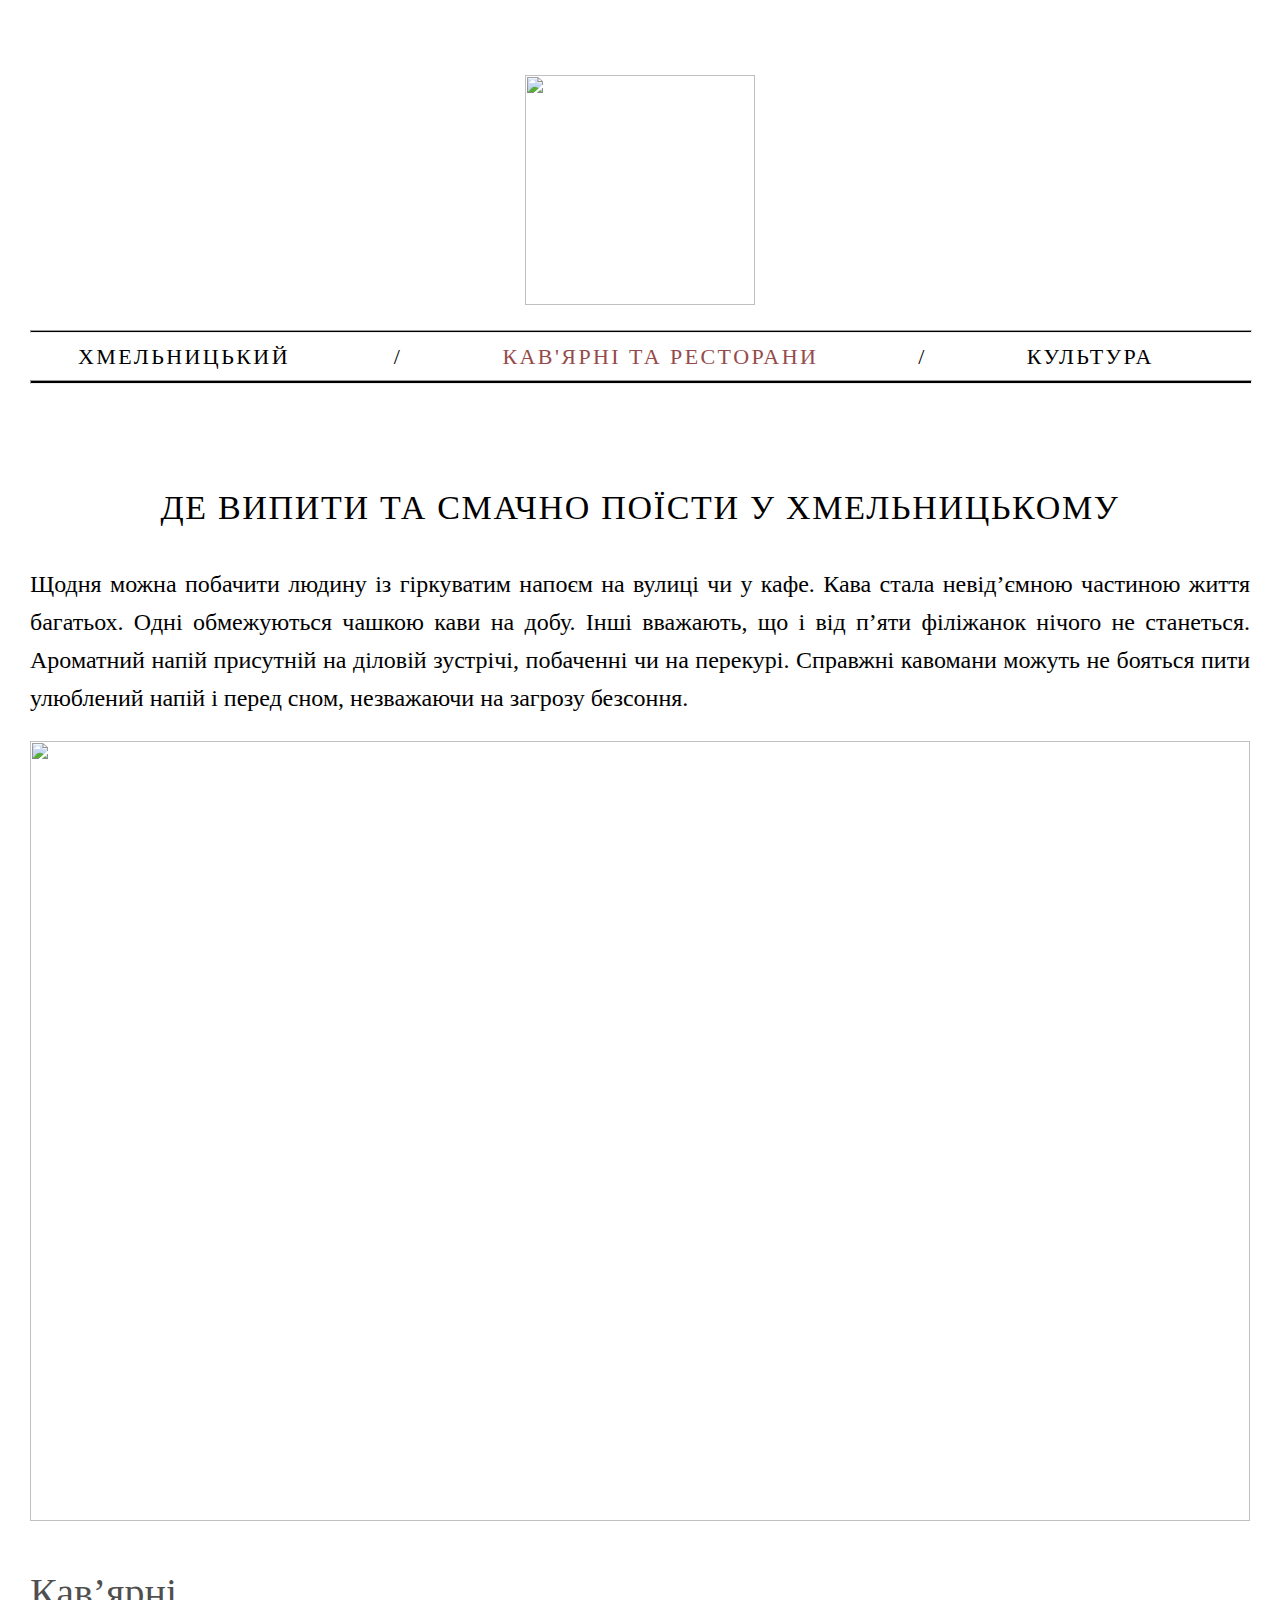
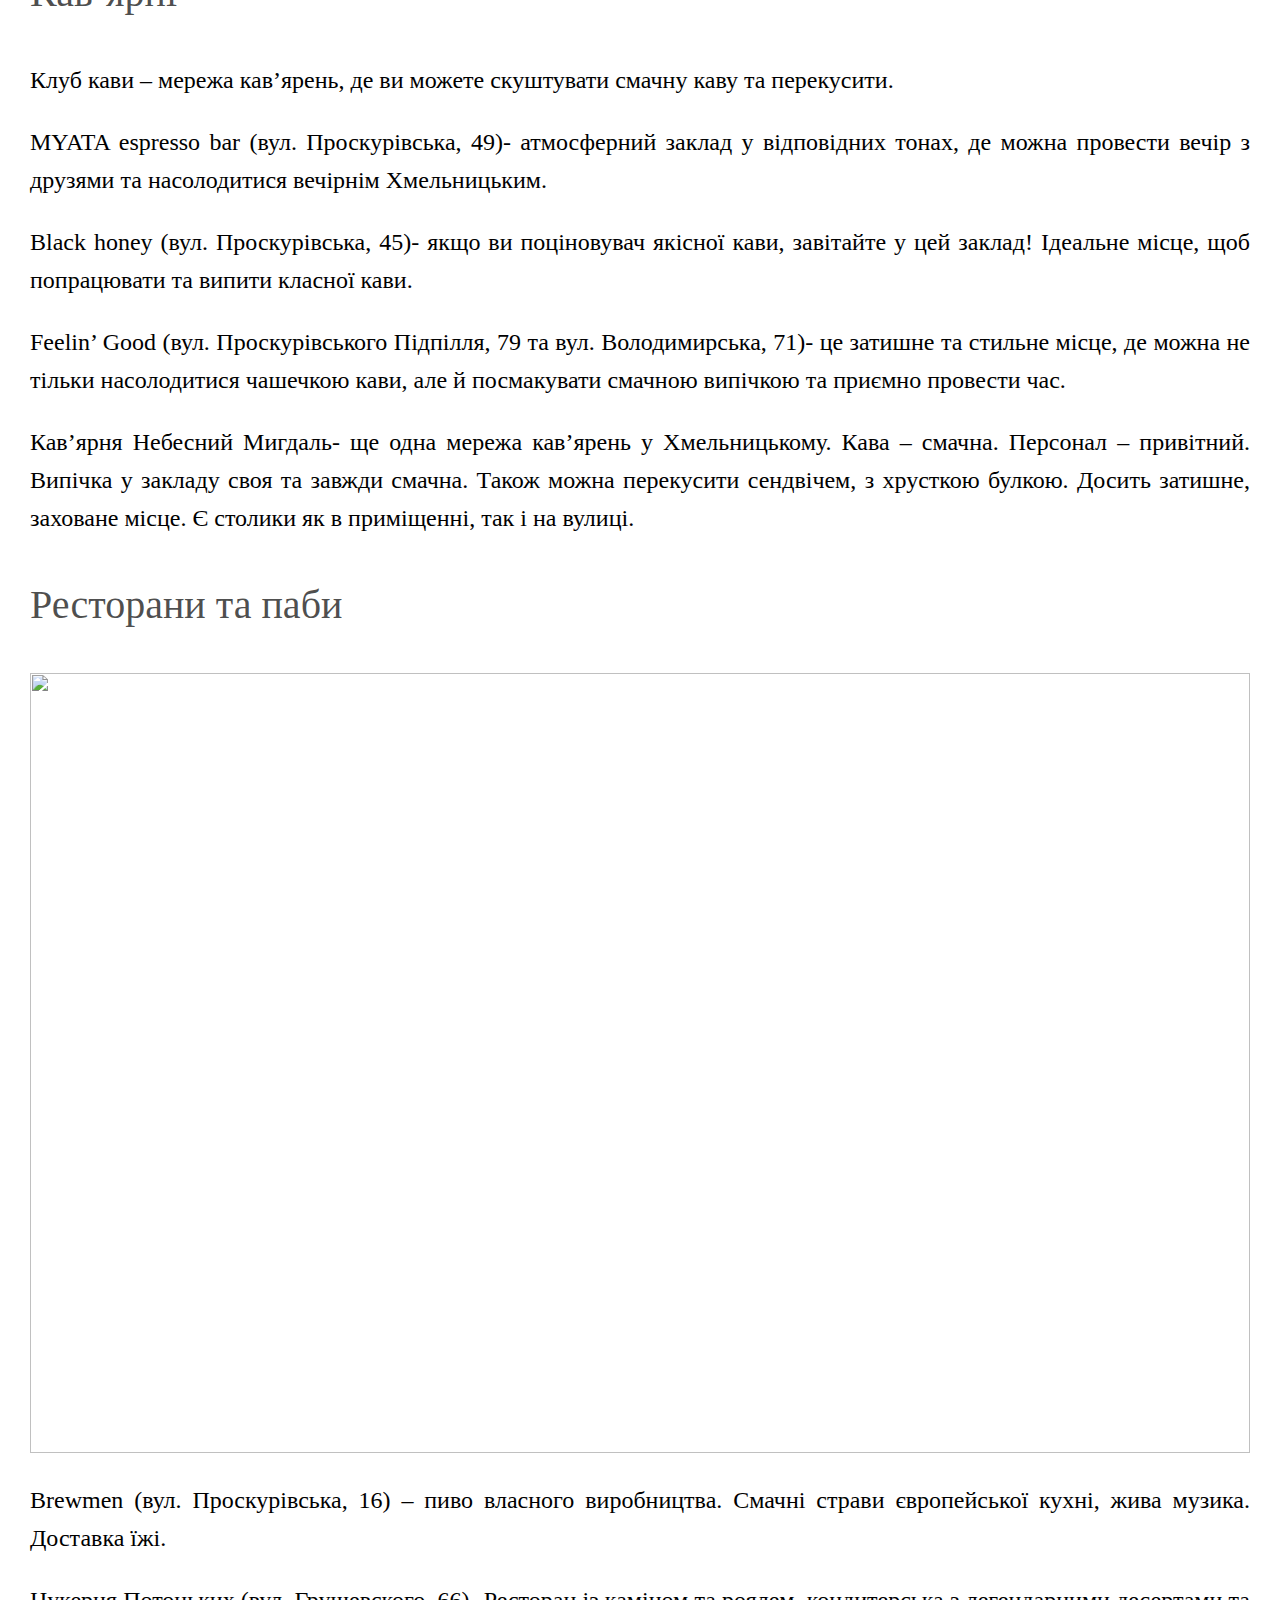
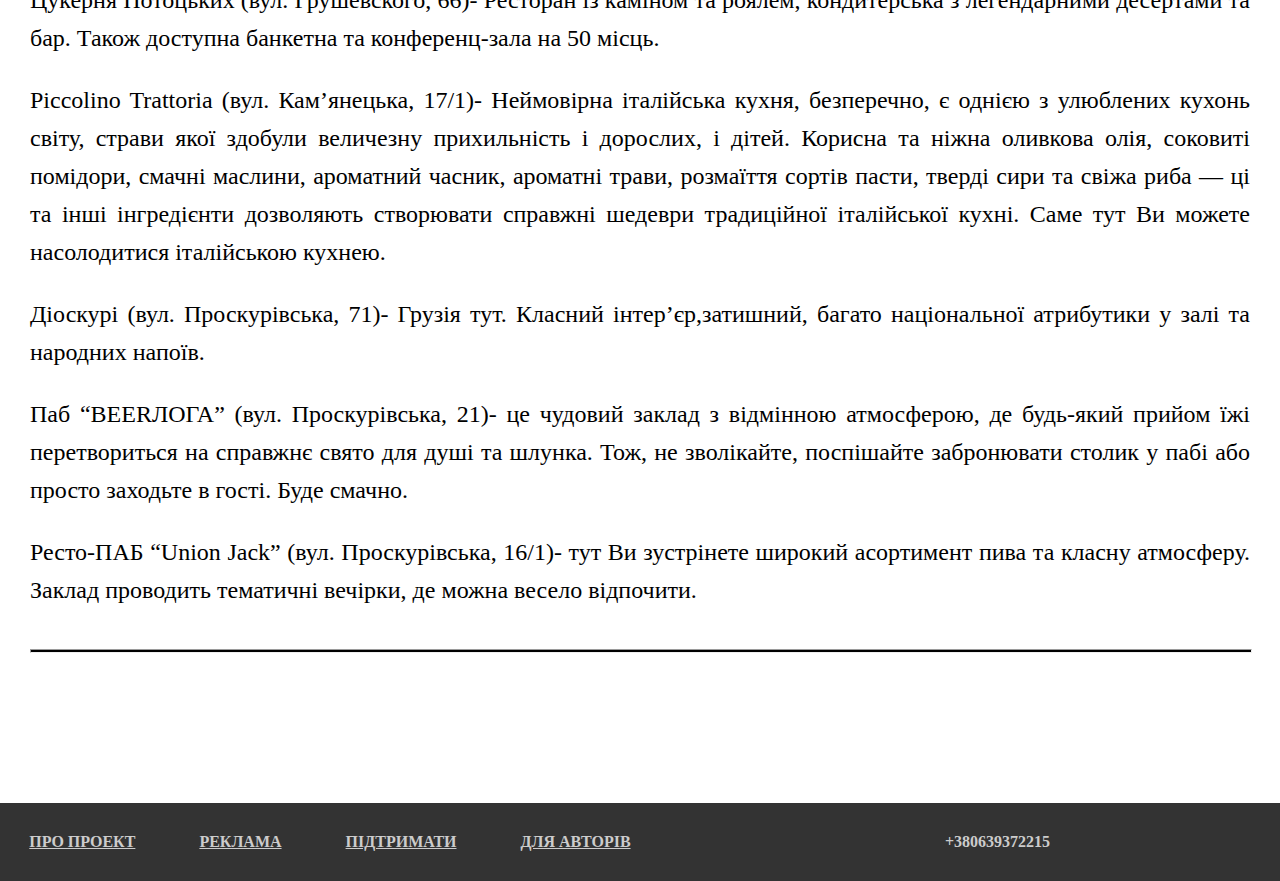
==== pages/index2.html @ 8a14e556 "Uploaded other pages" ====
<!DOCTYPE html>
<html>
<head>
	<meta charset="utf-8">
<meta name="viewport" content="width=device-width, initial-scale=1.0">
	<title>Khmelnytskyi</title>
		<link rel="stylesheet" type="text/css" href="../css/style.css">
</head>
<body align="justify">

<div class="container">

<div id="logo" align="center">
<img src="../img/loupe.PNG" class="logo">
</div>

<hr class="hr1">

<nav class="nav">

<a href="../index.html">ХМЕЛЬНИЦЬКИЙ
</a>

<a href="">/</a>

<a href="" style="color: #964b4b;">КАВ'ЯРНІ ТА РЕСТОРАНИ</a>

<a href="">/</a>

<a href="index3.html">КУЛЬТУРА</a>

</nav>

<hr class="hr2">

<p id="Khmelnytskyi">ДЕ ВИПИТИ ТА СМАЧНО ПОЇСТИ У ХМЕЛЬНИЦЬКОМУ</p>

<p class="alltext">Щодня можна побачити людину із гіркуватим напоєм на вулиці чи у кафе. Кава стала невід’ємною частиною життя багатьох. Одні обмежуються чашкою кави на добу. Інші вважають, що і від п’яти філіжанок нічого не станеться. Ароматний напій присутній на діловій зустрічі, побаченні чи на перекурі. Справжні кавомани можуть не бояться пити улюблений напій і перед сном, незважаючи на  загрозу безсоння. </p>

<img class="img" src="../img/khmeln2-min.jpg.pagespeed.ce_.hK33QEk1nw.JPG">

<p class="header">Кав’ярні</p>

<p class="alltext">Клуб кави – мережа кав’ярень, де ви можете скуштувати смачну каву та перекусити.</p>

<p class="alltext">MYATA espresso bar (вул. Проскурівська, 49)- атмосферний заклад у відповідних тонах, де можна провести вечір з друзями та насолодитися вечірнім Хмельницьким.</p>

<p class="alltext">Black honey (вул. Проскурівська, 45)- якщо ви поціновувач якісної кави, завітайте у цей заклад! Ідеальне місце, щоб попрацювати та випити класної кави.</p>

<p class="alltext">Feelin’ Good (вул. Проскурівського Підпілля, 79 та вул. Володимирська, 71)- це затишне та стильне місце, де можна не тільки насолодитися чашечкою кави, але й посмакувати смачною випічкою та приємно провести час.</p>

<p class="alltext">Кав’ярня Небесний Мигдаль- ще одна мережа кав’ярень у Хмельницькому. Кава – смачна. Персонал – привітний. Випічка у закладу своя та завжди смачна. Також можна перекусити сендвічем, з хрусткою булкою. Досить затишне, заховане місце. Є столики як в приміщенні, так і на вулиці.</p>

<p class="header">Ресторани та паби</p>

<img class="img" src="../img/161780737_206283131105520_833846819009243771_n (1).JPEG">

<p class="alltext">Brewmen (вул. Проскурівська, 16) – пиво власного виробництва. Смачні страви європейської кухні, жива музика. Доставка їжі.</p>

<p class="alltext">Цукерня Потоцьких (вул. Грушевского, 66)- Ресторан із каміном та роялем, кондитерська з легендарними десертами та бар. Також доступна банкетна та конференц-зала на 50 місць.</p>

<p class="alltext">Piccolino Trattoria (вул. Кам’янецька, 17/1)- Неймовірна італійська кухня, безперечно, є однією з улюблених кухонь світу, страви якої здобули величезну прихильність і дорослих, і дітей. Корисна та ніжна оливкова олія, соковиті помідори, смачні маслини, ароматний часник, ароматні трави, розмаїття сортів пасти, тверді сири та свіжа риба — ці та інші інгредієнти дозволяють створювати справжні шедеври традиційної італійської кухні. Саме тут Ви можете насолодитися італійською кухнею.</p>

<p class="alltext">Діоскурі (вул. Проскурівська, 71)- Грузія тут. Класний інтер’єр,затишний, багато національної атрибутики у залі та народних напоїв.</p>

<p class="alltext">Паб “BEERЛОГА” (вул. Проскурівська, 21)- це чудовий заклад з відмінною атмосферою, де будь-який прийом їжі перетвориться на справжнє свято для душі та шлунка. Тож, не зволікайте, поспішайте забронювати столик у пабі або просто заходьте в гості. Буде смачно.</p>

<p class="alltext">Ресто-ПАБ “Union Jack” (вул. Проскурівська, 16/1)- тут Ви зустрінете широкий асортимент пива та класну атмосферу. Заклад проводить тематичні вечірки, де можна весело відпочити.</p>

<hr class="hr2" style="margin-top: 40px;">
</div>

<div class = 'footer'>
      <center>
  <a class="footer" style="margin-left: -315px;" href="https://dovkola.media/about/">ПРО ПРОЕКТ</a>
  <a class="footer" href="https://dovkola.media/partnership/">РЕКЛАМА</a>
  <a class="footer" href="https://www.patreon.com/dovkolamedia">ПІДТРИМАТИ</a>
  <a class="footer" href="https://dovkola.media/dlia-avtoriv/">ДЛЯ АВТОРІВ</a>
  <a style="float: right; margin-right: 200px;">+380639372215</a>
</center>

      
    </div>

</body>
</html>
---- css/style.css ----
body{
 	margin: 0px;
}

.logo {
width: 230px;
height: 230px;
padding-top: 75px;

}

#logo{
width: 230px;
height: 230px;
margin: 0px auto;
}

.container {
	max-width: 1220px;
	padding: 0 10px;
	margin: 0 auto;
}

hr {
	width: 100%;
	height: 1px;
}

.hr1 {
	margin-top: 100px;І
	height: 1px;
	background-color: #000000;
}

.nav a {
padding: 48px;

color: #000000;
text-decoration: none;
justify-content: space-between;
font-family: 'Ledger';
font-style: normal;
font-weight: 400;
letter-spacing: 0.11em;
font-size: 22px;
line-height: 31px;
}


.hr2 {	
	height: 2px;
	background-color: #000000;
}

#Khmelnytskyi {
margin-top: 100px;
font-family: 'Ledger';
font-style: normal;
font-weight: 400;
font-size: 34px;
line-height: 47px;
text-align: center;
letter-spacing: 0.05em;

color: #000000;
}

.alltext {
	font-family: 'Ledger';
font-style: normal;
font-weight: 400;
font-size: 24px;
line-height: 38px;

color: #000000;

}

.img {
width: 1220px;
height: 780px;
}

.header {
	font-family: 'Ledger';
font-style: normal;
font-weight: 400;
font-size: 40px;
line-height: 56px;

color: rgba(0, 0, 0, 0.7);
}

.footer {
  
  font-weight: bold;
  background-color:#333;
  color: #ccc;
  padding: 30px;
  margin-top:150px;

}
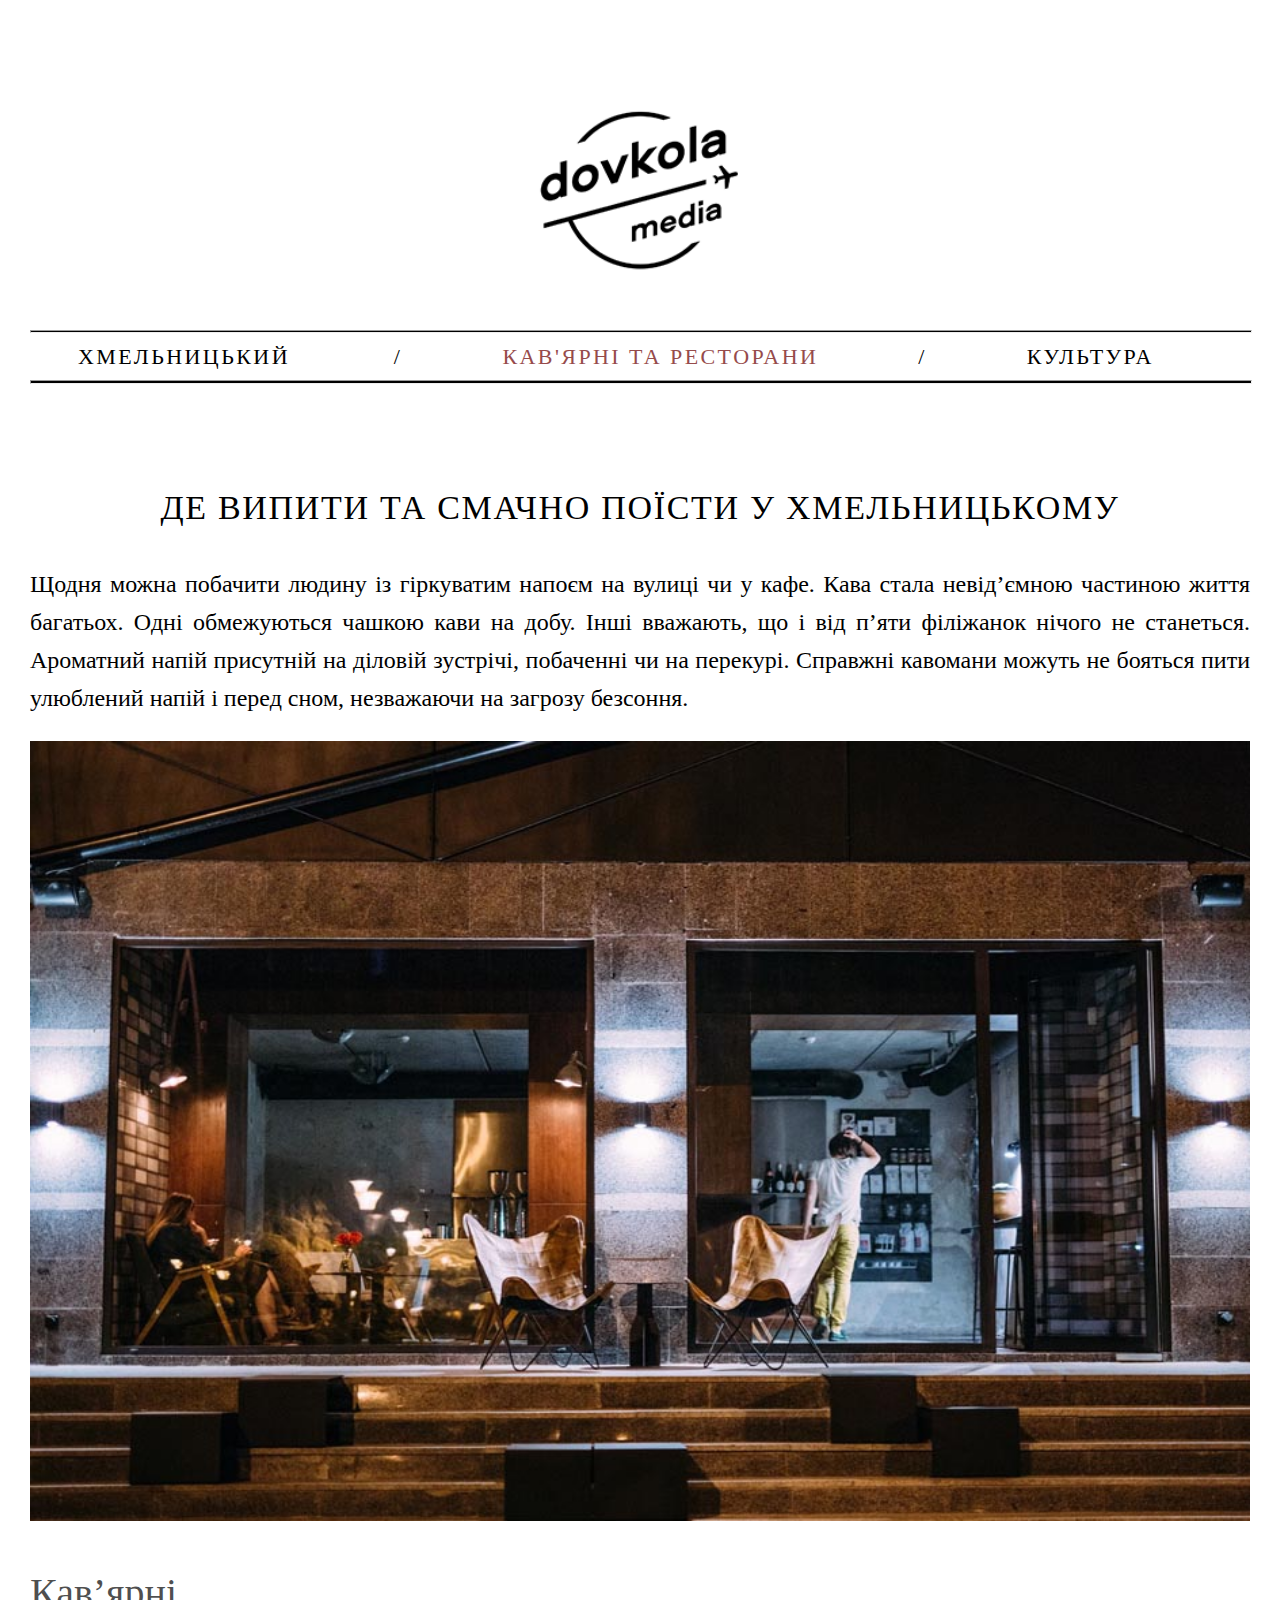
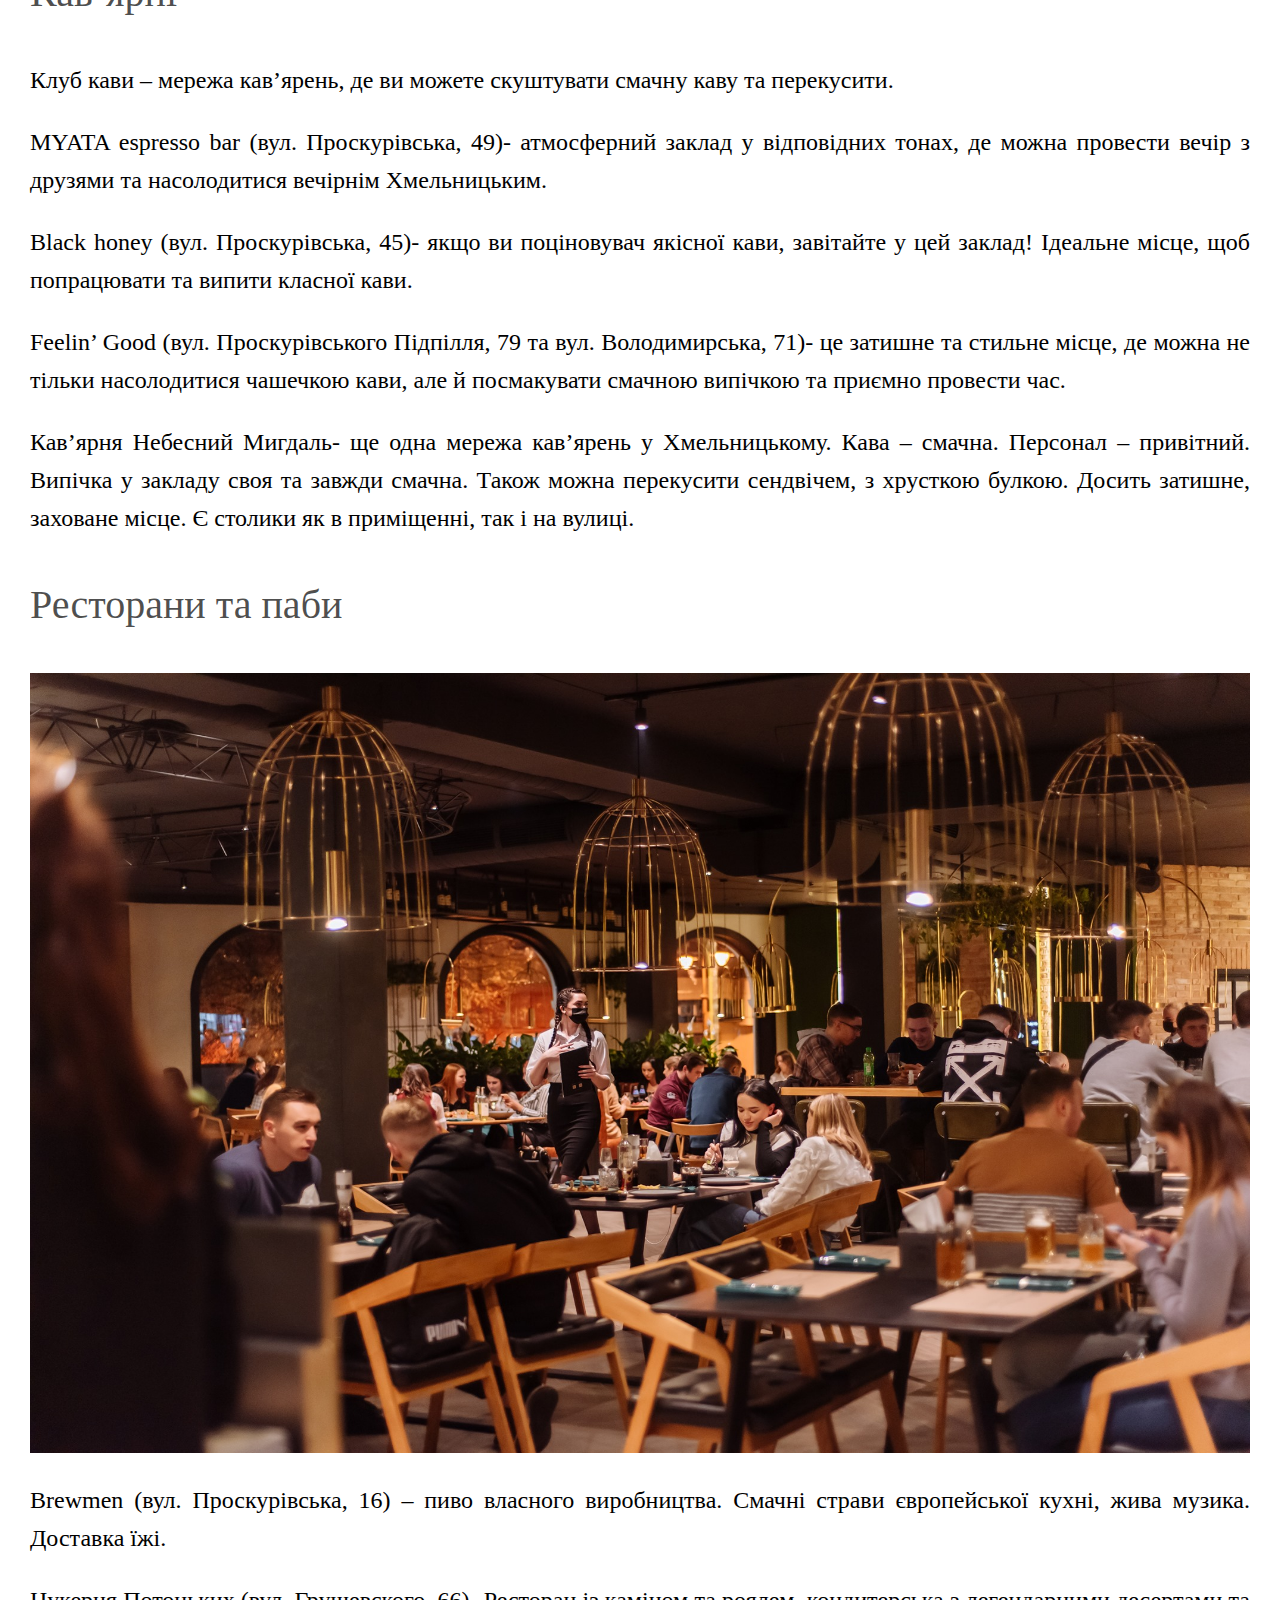
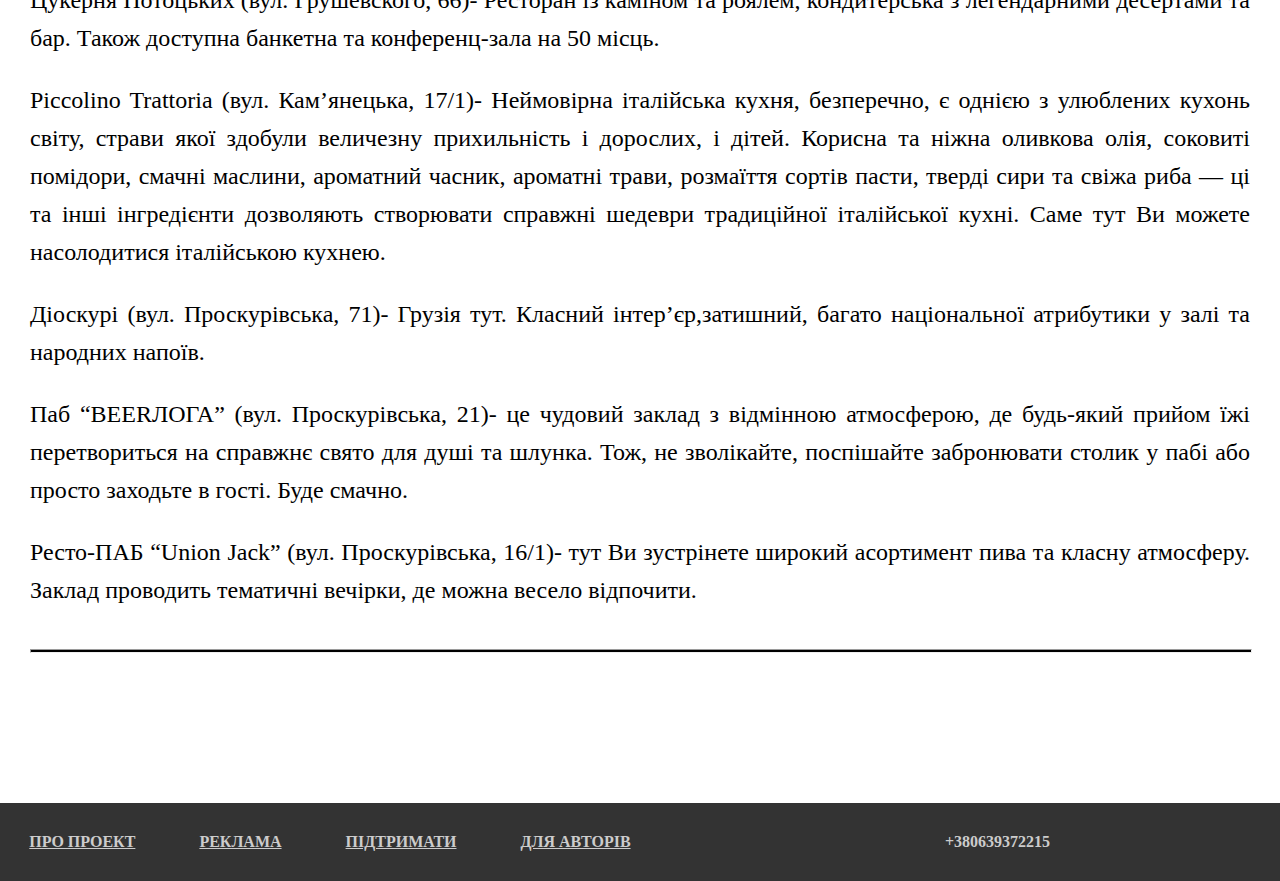
==== commit 02c3f035: "Update index2.html" ====
--- a/pages/index2.html
+++ b/pages/index2.html
@@ -11,7 +11,7 @@
 <div class="container">
 
 <div id="logo" align="center">
-<img src="../img/loupe.PNG" class="logo">
+<img src="../img/loupe.png" class="logo">
 </div>
 
 <hr class="hr1">
@@ -37,7 +37,7 @@
 
 <p class="alltext">Щодня можна побачити людину із гіркуватим напоєм на вулиці чи у кафе. Кава стала невід’ємною частиною життя багатьох. Одні обмежуються чашкою кави на добу. Інші вважають, що і від п’яти філіжанок нічого не станеться. Ароматний напій присутній на діловій зустрічі, побаченні чи на перекурі. Справжні кавомани можуть не бояться пити улюблений напій і перед сном, незважаючи на  загрозу безсоння. </p>
 
-<img class="img" src="../img/khmeln2-min.jpg.pagespeed.ce_.hK33QEk1nw.JPG">
+<img class="img" src="../img/khmeln2-min.jpg.pagespeed.ce_.hK33QEk1nw.jpg">
 
 <p class="header">Кав’ярні</p>
 
@@ -53,7 +53,7 @@
 
 <p class="header">Ресторани та паби</p>
 
-<img class="img" src="../img/161780737_206283131105520_833846819009243771_n (1).JPEG">
+<img class="img" src="../img/161780737_206283131105520_833846819009243771_n (1).jpeg">
 
 <p class="alltext">Brewmen (вул. Проскурівська, 16) – пиво власного виробництва. Смачні страви європейської кухні, жива музика. Доставка їжі.</p>
 
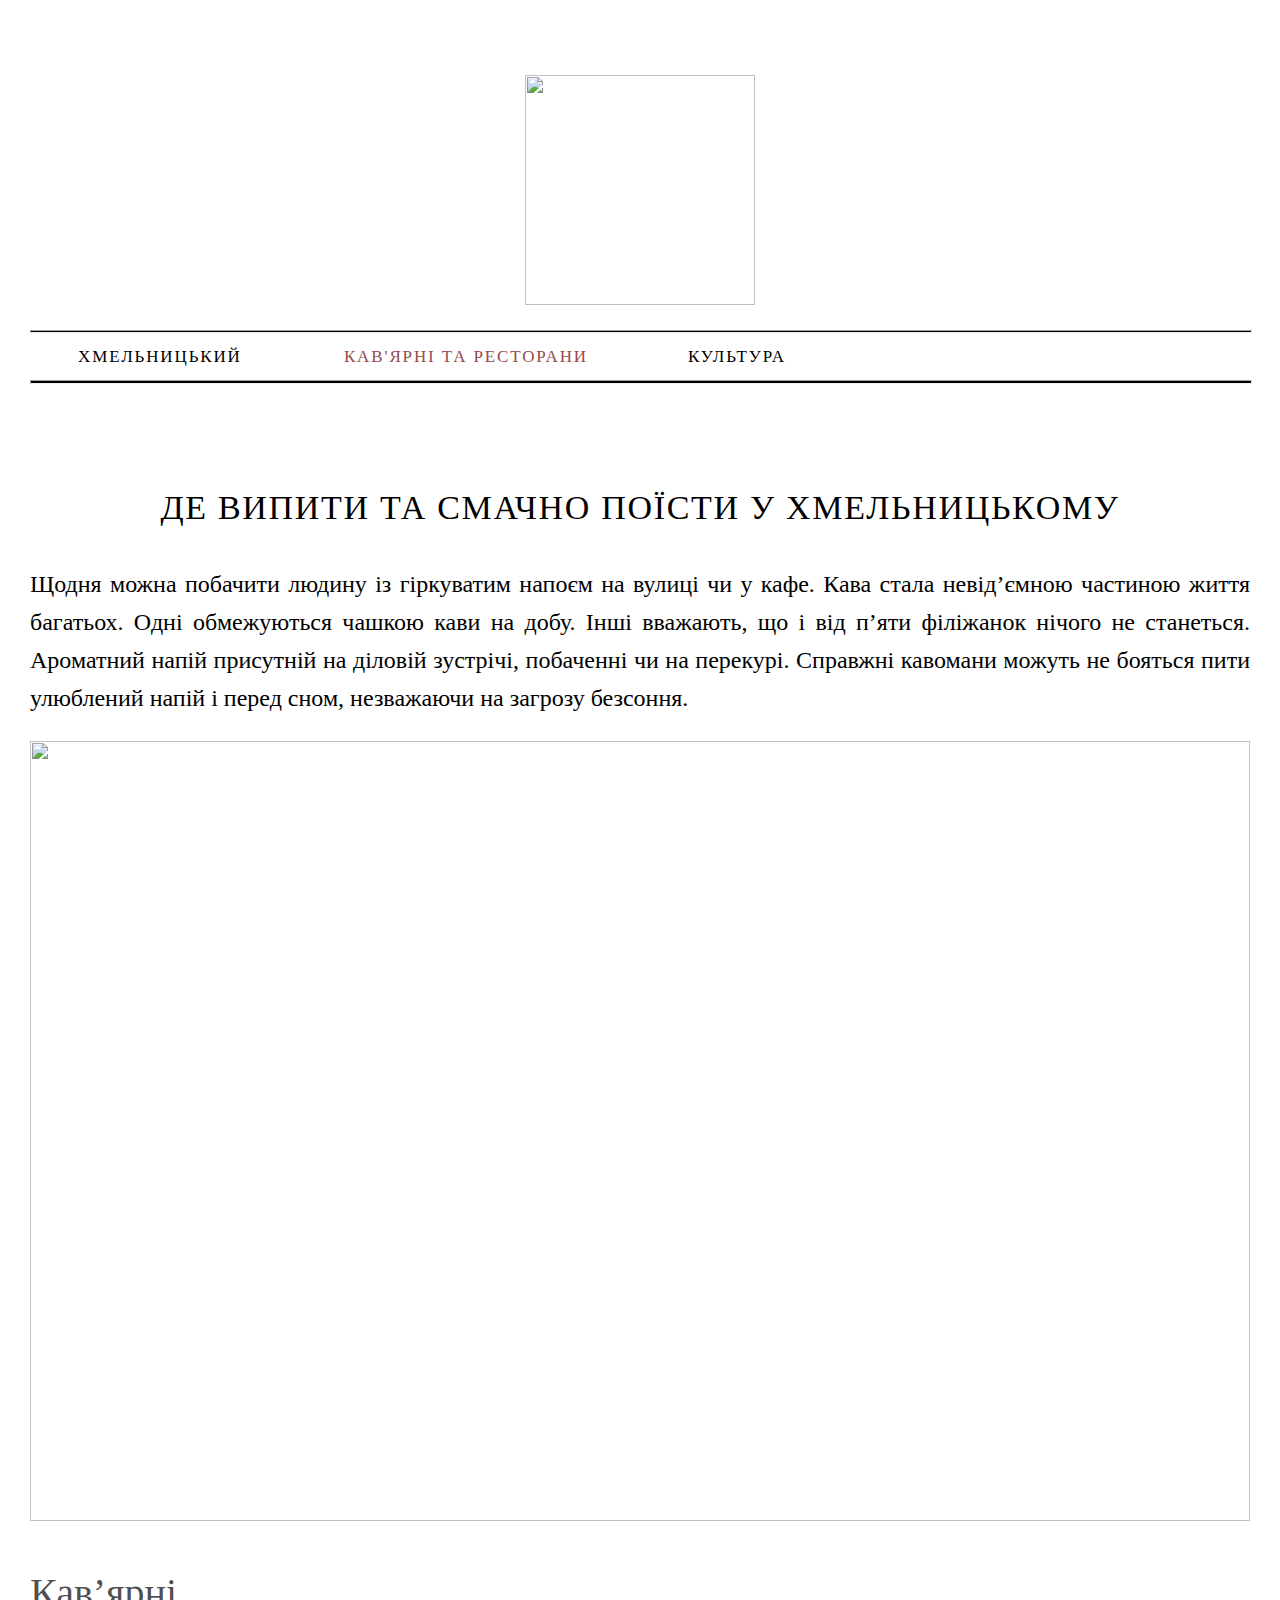
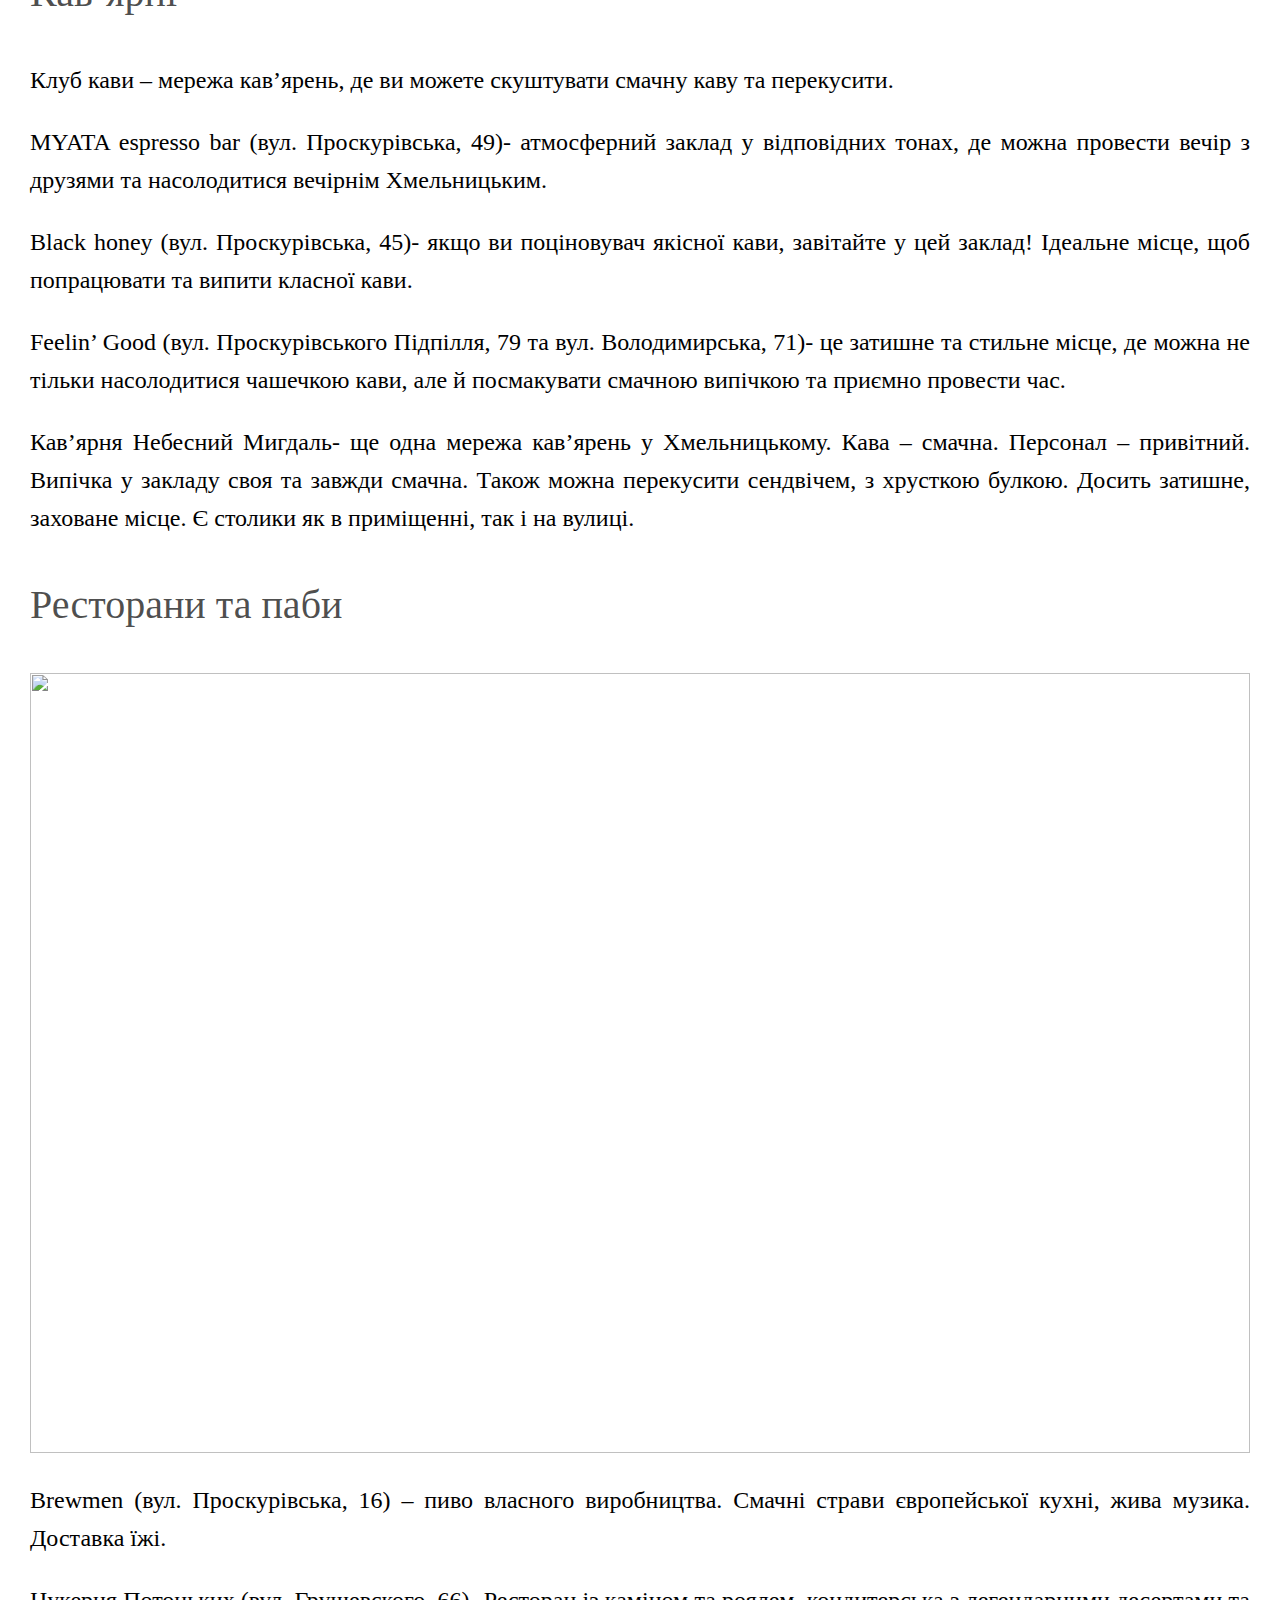
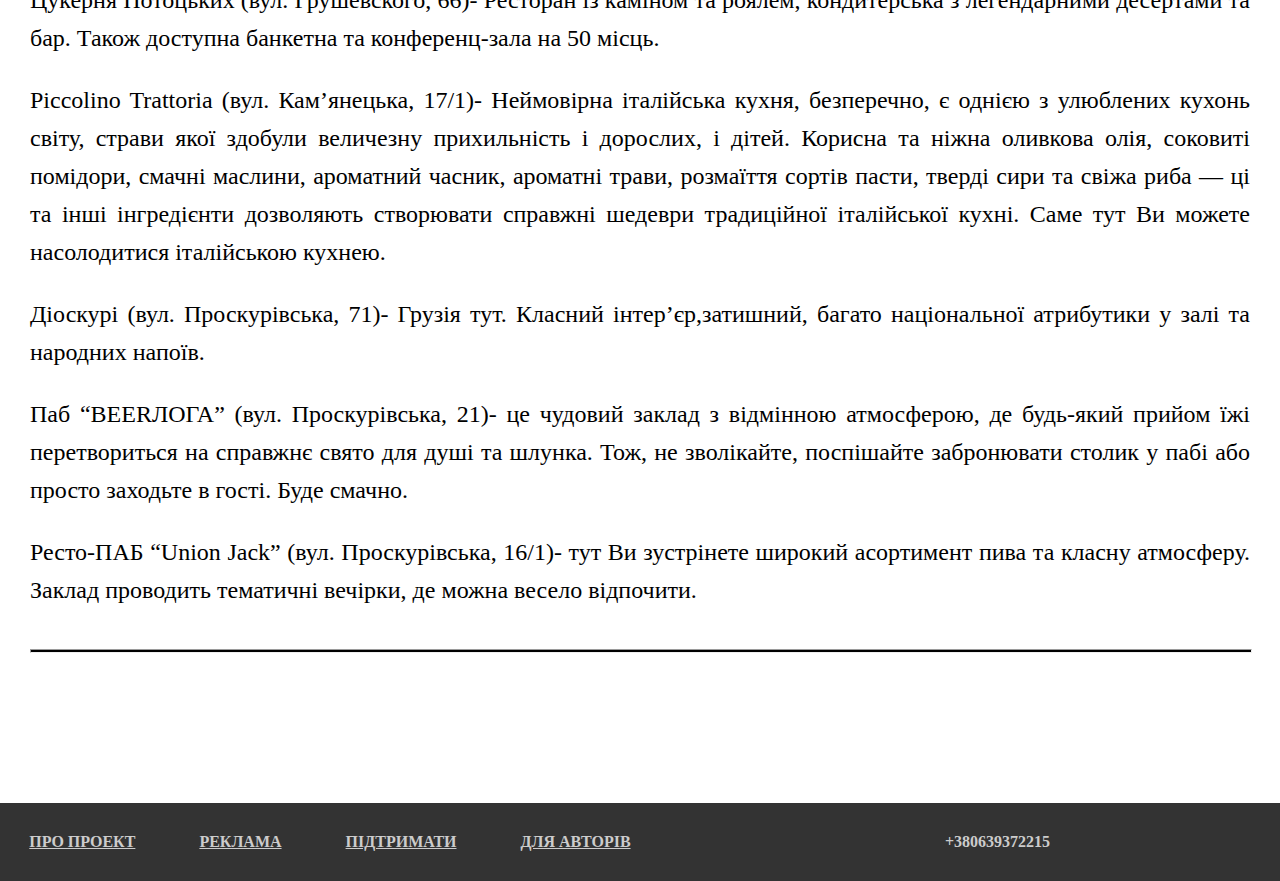
==== commit 053f3707: "Update index2.html" ====
--- a/pages/index2.html
+++ b/pages/index2.html
@@ -5,29 +5,29 @@
 <meta name="viewport" content="width=device-width, initial-scale=1.0">
 	<title>Khmelnytskyi</title>
 		<link rel="stylesheet" type="text/css" href="../css/style.css">
+				<link rel="stylesheet" type="text/css" href="../css/adaptation.css">
 </head>
 <body align="justify">
 
 <div class="container">
 
 <div id="logo" align="center">
-<img src="../img/loupe.png" class="logo">
+<img src="../img/loupe.PNG" class="logo">
 </div>
 
 <hr class="hr1">
 
 <nav class="nav">
 
-<a href="../index.html">ХМЕЛЬНИЦЬКИЙ
-</a>
+<a href="../index.html" style="font-size: 17px;" > ХМЕЛЬНИЦЬКИЙ
 
-<a href="">/</a>
 
-<a href="" style="color: #964b4b;">КАВ'ЯРНІ ТА РЕСТОРАНИ</a>
 
-<a href="">/</a>
+<a href="" style='color: #964b4b; font-size: 17px;'> КАВ'ЯРНІ ТА РЕСТОРАНИ</a>
 
-<a href="index3.html">КУЛЬТУРА</a>
+
+
+<a href="index3.html" style="font-size: 17px;">КУЛЬТУРА</a>
 
 </nav>
 
@@ -37,7 +37,7 @@
 
 <p class="alltext">Щодня можна побачити людину із гіркуватим напоєм на вулиці чи у кафе. Кава стала невід’ємною частиною життя багатьох. Одні обмежуються чашкою кави на добу. Інші вважають, що і від п’яти філіжанок нічого не станеться. Ароматний напій присутній на діловій зустрічі, побаченні чи на перекурі. Справжні кавомани можуть не бояться пити улюблений напій і перед сном, незважаючи на  загрозу безсоння. </p>
 
-<img class="img" src="../img/khmeln2-min.jpg.pagespeed.ce_.hK33QEk1nw.jpg">
+<img class="img" src="../img/khmeln2-min.jpg.pagespeed.ce_.hK33QEk1nw.JPG">
 
 <p class="header">Кав’ярні</p>
 
@@ -53,7 +53,7 @@
 
 <p class="header">Ресторани та паби</p>
 
-<img class="img" src="../img/161780737_206283131105520_833846819009243771_n (1).jpeg">
+<img class="img" src="../img/161780737_206283131105520_833846819009243771_n (1).JPEG">
 
 <p class="alltext">Brewmen (вул. Проскурівська, 16) – пиво власного виробництва. Смачні страви європейської кухні, жива музика. Доставка їжі.</p>
 
@@ -72,10 +72,10 @@
 
 <div class = 'footer'>
       <center>
-  <a class="footer" style="margin-left: -315px;" href="https://dovkola.media/about/">ПРО ПРОЕКТ</a>
-  <a class="footer" href="https://dovkola.media/partnership/">РЕКЛАМА</a>
-  <a class="footer" href="https://www.patreon.com/dovkolamedia">ПІДТРИМАТИ</a>
-  <a class="footer" href="https://dovkola.media/dlia-avtoriv/">ДЛЯ АВТОРІВ</a>
+  <a class="footer" id="footer" style="margin-left: -315px;" href="https://dovkola.media/about/">ПРО ПРОЕКТ</a>
+  <a class="footer" id="footer" href="https://dovkola.media/partnership/">РЕКЛАМА</a>
+  <a class="footer" id="footer" href="https://www.patreon.com/dovkolamedia">ПІДТРИМАТИ</a>
+  <a class="footer" id="footer" href="https://dovkola.media/dlia-avtoriv/">ДЛЯ АВТОРІВ</a>
   <a style="float: right; margin-right: 200px;">+380639372215</a>
 </center>
 
--- a/css/adaptation.css
+++ b/css/adaptation.css
@@ -0,0 +1,13 @@
+@media screen and (max-width:412px){
+	.logo {
+		width: 200px;
+height: 200px;
+padding-top: 75px;
+display: flex;
+justify-content: center;
+}
+.img {
+	width: 500px;
+	height: 200px;	}
+
+}
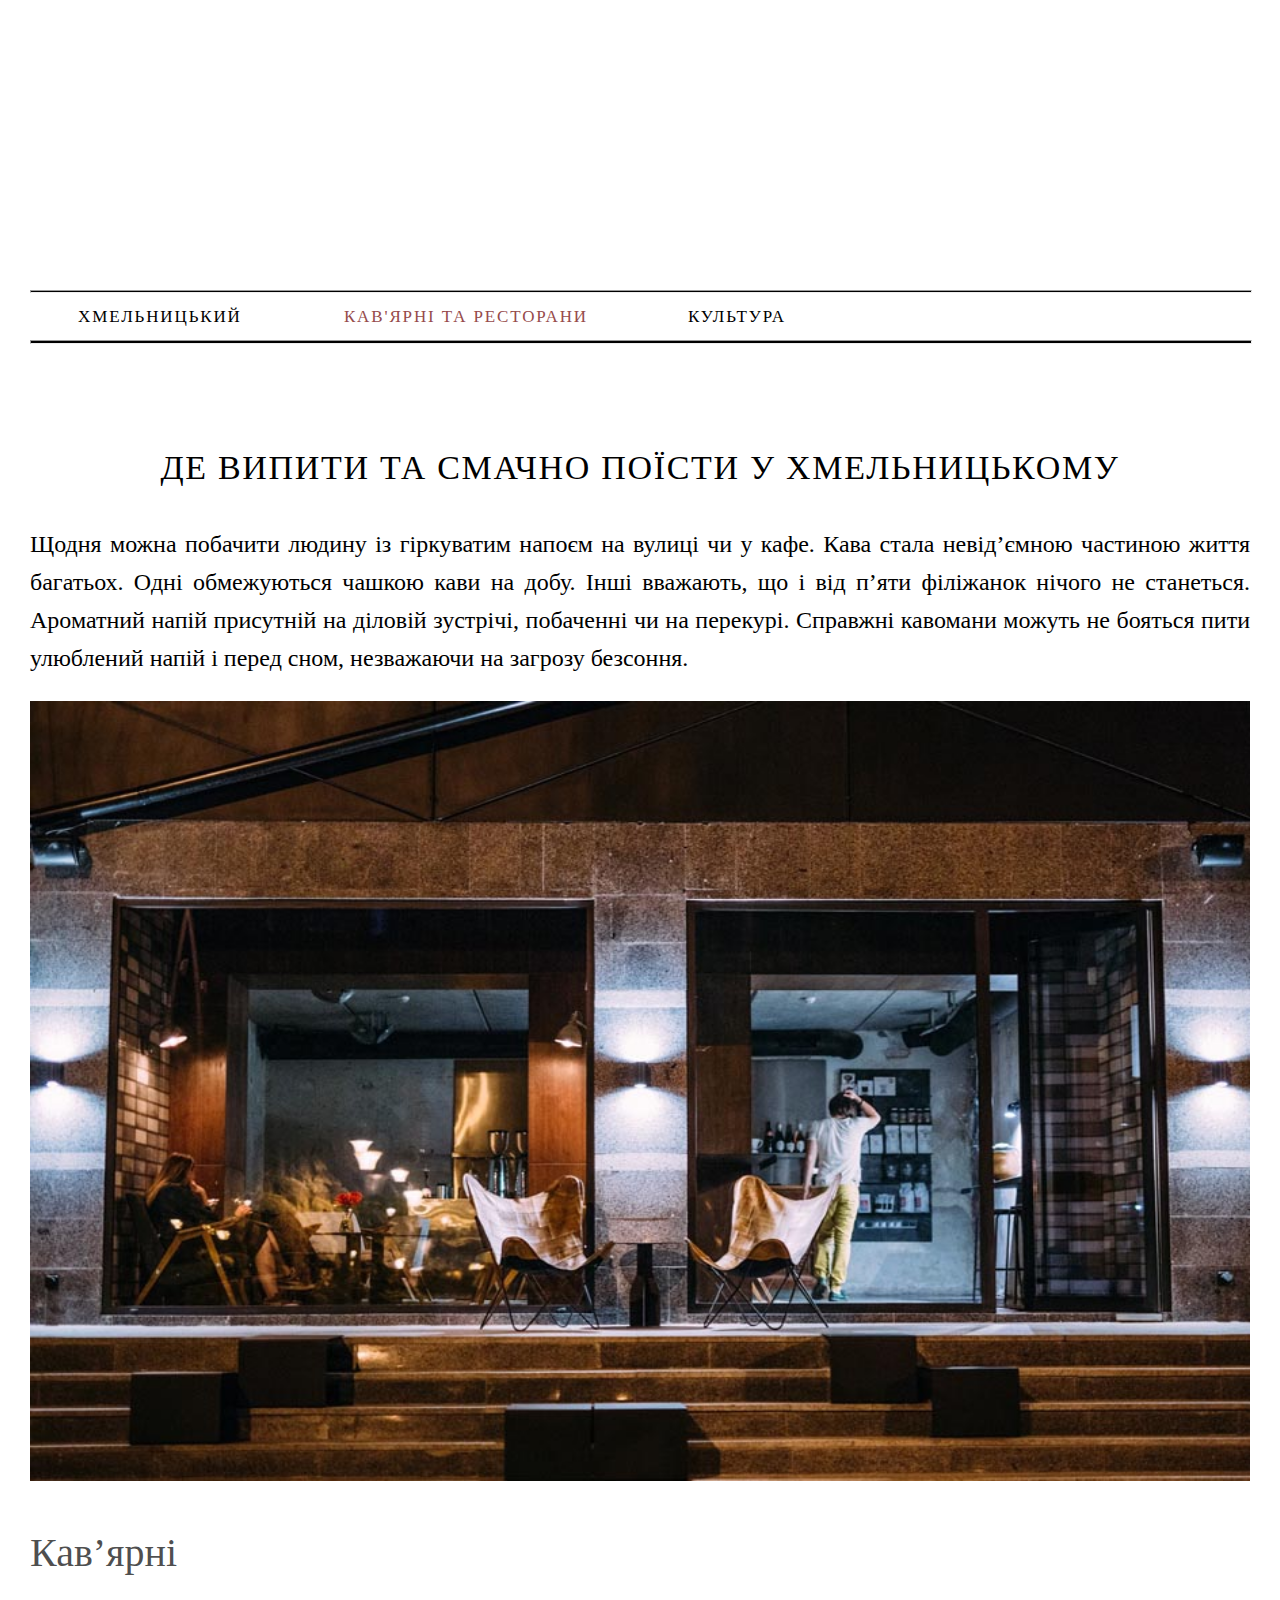
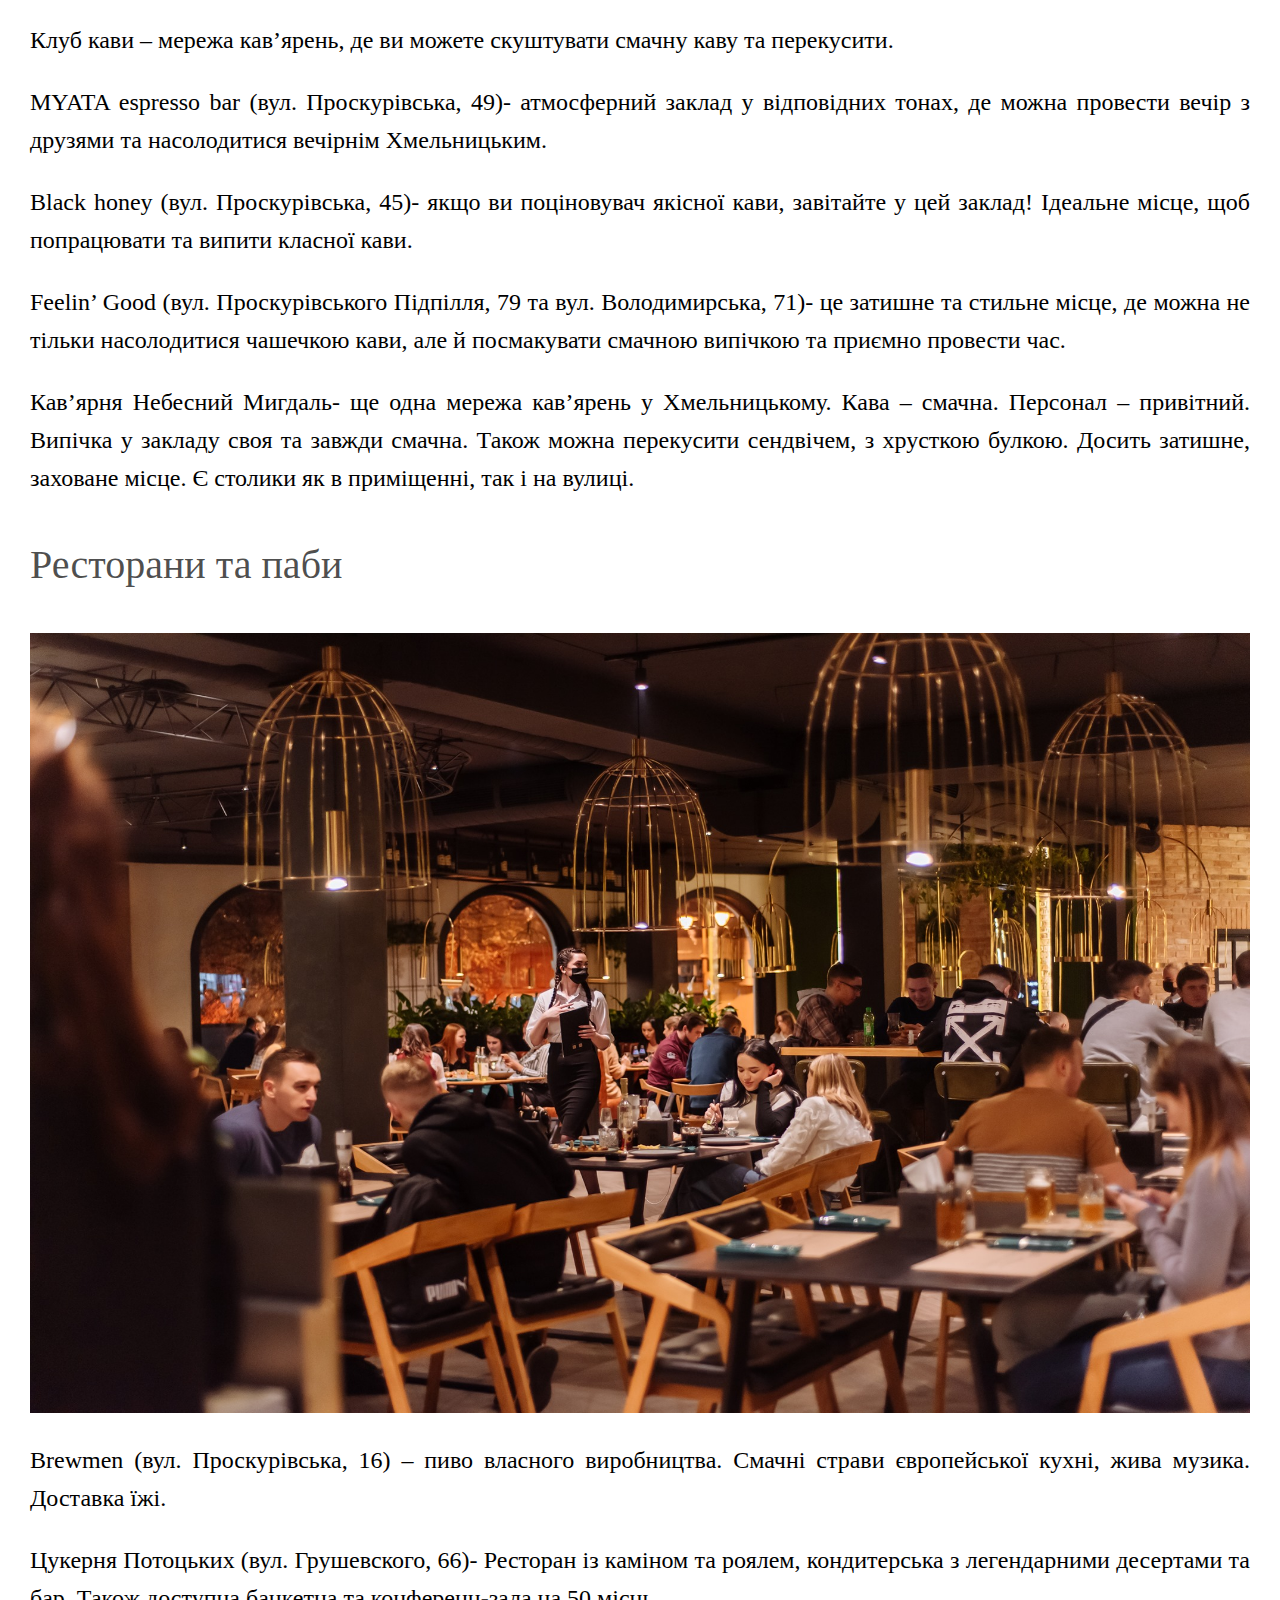
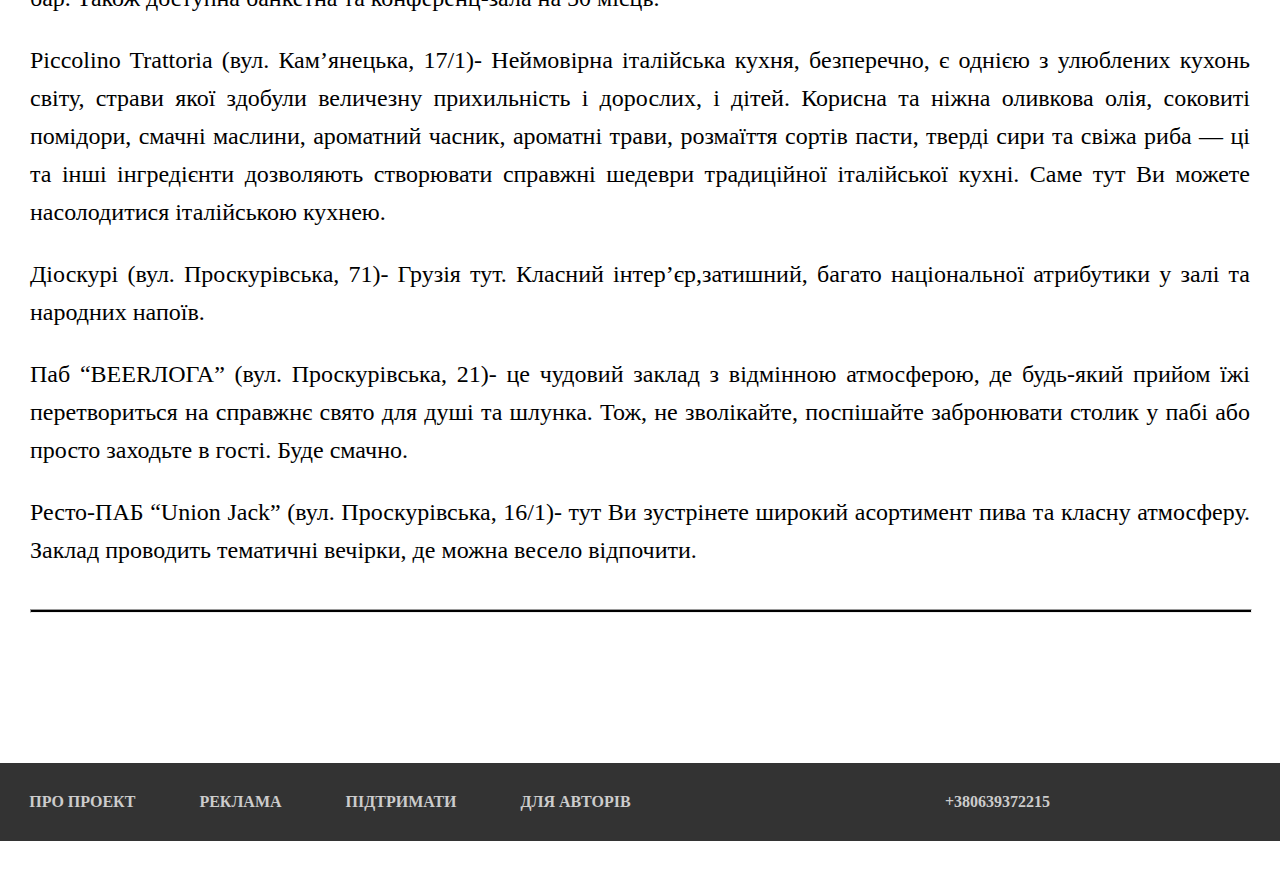
==== commit 09a7c935: "Update index2.html" ====
--- a/pages/index2.html
+++ b/pages/index2.html
@@ -12,7 +12,7 @@
 <div class="container">
 
 <div id="logo" align="center">
-<img src="../img/loupe.PNG" class="logo">
+<img src="../img/loupe.png class="logo">
 </div>
 
 <hr class="hr1">
@@ -37,7 +37,7 @@
 
 <p class="alltext">Щодня можна побачити людину із гіркуватим напоєм на вулиці чи у кафе. Кава стала невід’ємною частиною життя багатьох. Одні обмежуються чашкою кави на добу. Інші вважають, що і від п’яти філіжанок нічого не станеться. Ароматний напій присутній на діловій зустрічі, побаченні чи на перекурі. Справжні кавомани можуть не бояться пити улюблений напій і перед сном, незважаючи на  загрозу безсоння. </p>
 
-<img class="img" src="../img/khmeln2-min.jpg.pagespeed.ce_.hK33QEk1nw.JPG">
+<img class="img" src="../img/khmeln2-min.jpg.pagespeed.ce_.hK33QEk1nw.jpg">
 
 <p class="header">Кав’ярні</p>
 
@@ -53,7 +53,7 @@
 
 <p class="header">Ресторани та паби</p>
 
-<img class="img" src="../img/161780737_206283131105520_833846819009243771_n (1).JPEG">
+<img class="img" src="../img/161780737_206283131105520_833846819009243771_n (1).jpeg">
 
 <p class="alltext">Brewmen (вул. Проскурівська, 16) – пиво власного виробництва. Смачні страви європейської кухні, жива музика. Доставка їжі.</p>
 
--- a/css/style.css
+++ b/css/style.css
@@ -1,12 +1,12 @@
  body{
- 	margin: 0px;
+ margin: 0px;
+ margin-top: -40px;
 }
 
 .logo {
 width: 230px;
 height: 230px;
 padding-top: 75px;
-
 }
 
 #logo{
@@ -45,7 +45,9 @@
 font-size: 22px;
 line-height: 31px;
 }
-
+a{
+	text-decoration:none;
+}
 
 .hr2 {	
 	height: 2px;
--- a/css/adaptation.css
+++ b/css/adaptation.css
@@ -1,13 +1,35 @@
-@media screen and (max-width:412px){
-	.logo {
-		width: 200px;
-height: 200px;
-padding-top: 75px;
-display: flex;
-justify-content: center;
+@media screen and (max-width:412px)
+{
+
+body {
+	margin: 0px;
 }
+
+.logo {
+	width: 200px;
+	height: 200px;
+	padding-top: 75px;
+	display: flex;
+	justify-content: center;
+	}
+
 .img {
-	width: 500px;
-	height: 200px;	}
+	width: 400px;
+	height: 250px;
+}
+
+.footer {
+  
+  font-weight: bold;
+  background-color:#333;
+  color: #ccc;
+  padding: 30px;
+  margin-top:150px;
+  font-size: 10px;
+}
+#footer{
+	display:none;
+}
 
 }
+	
